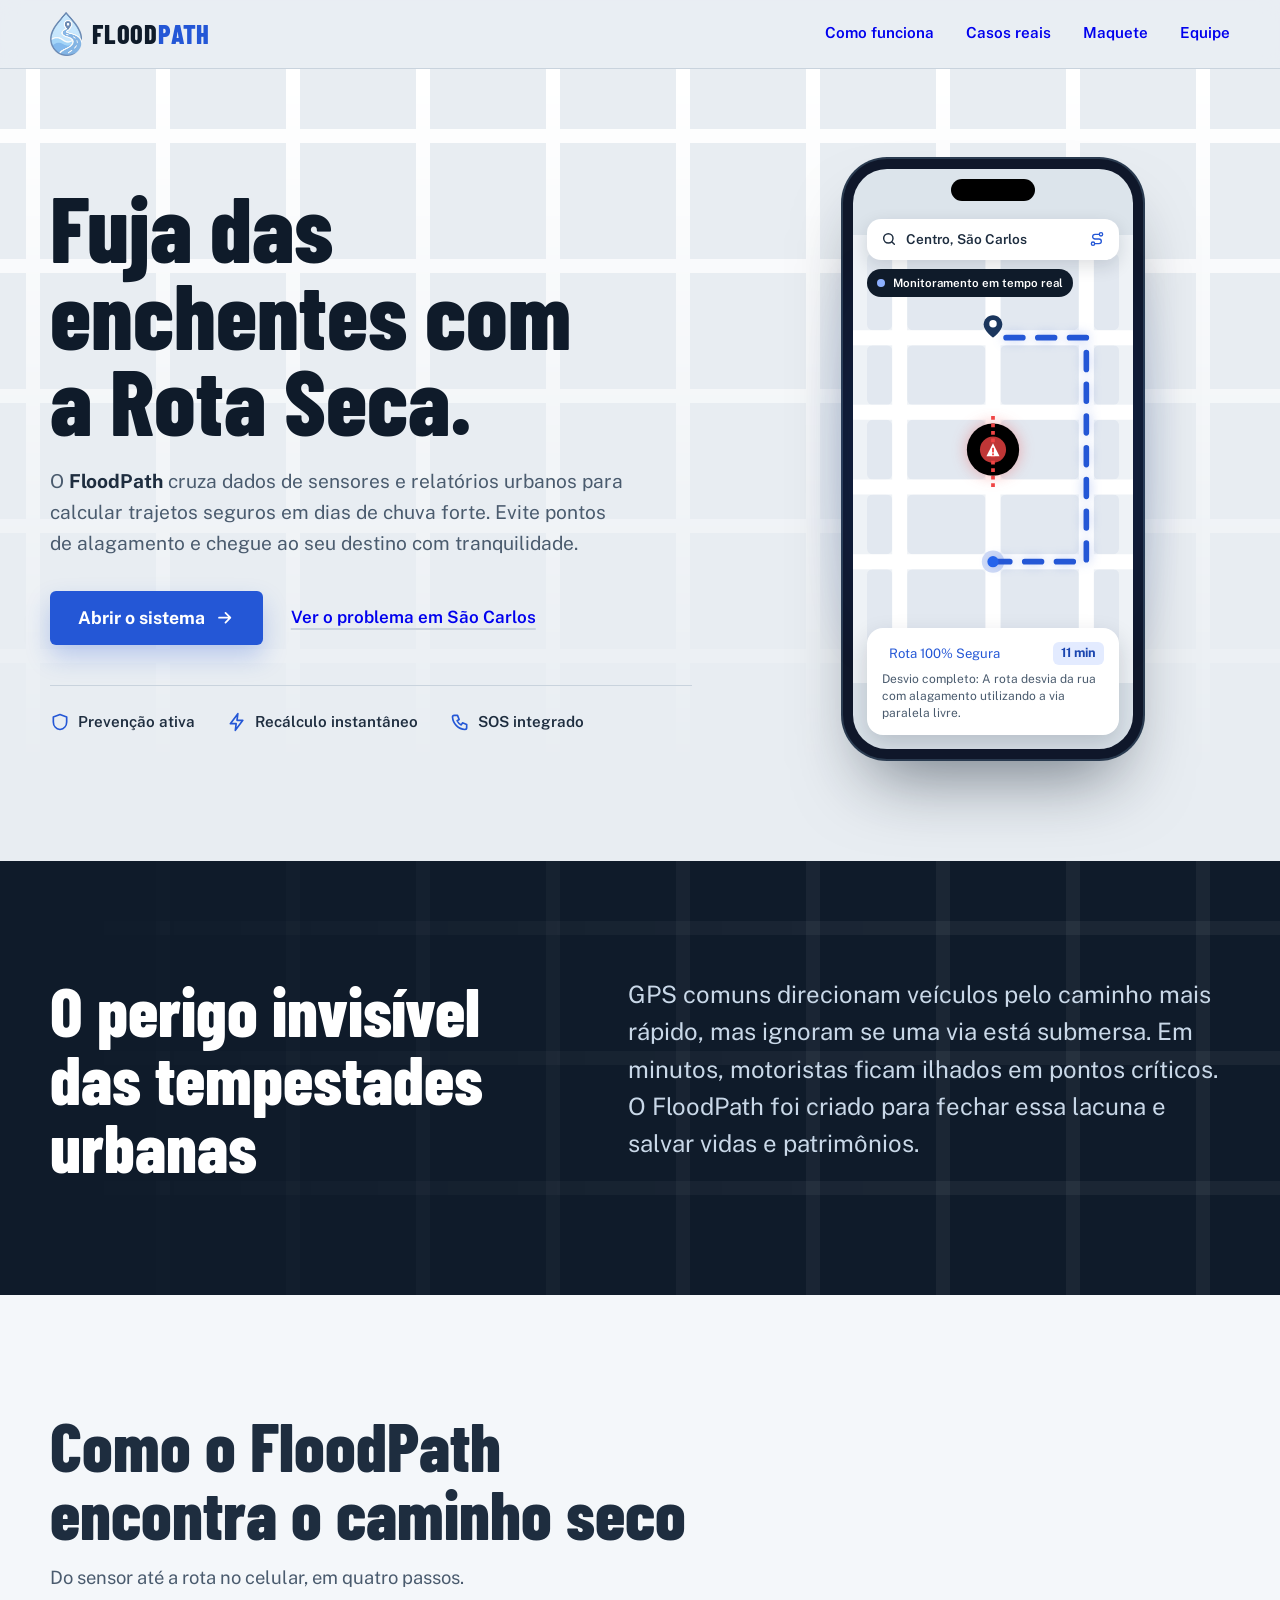
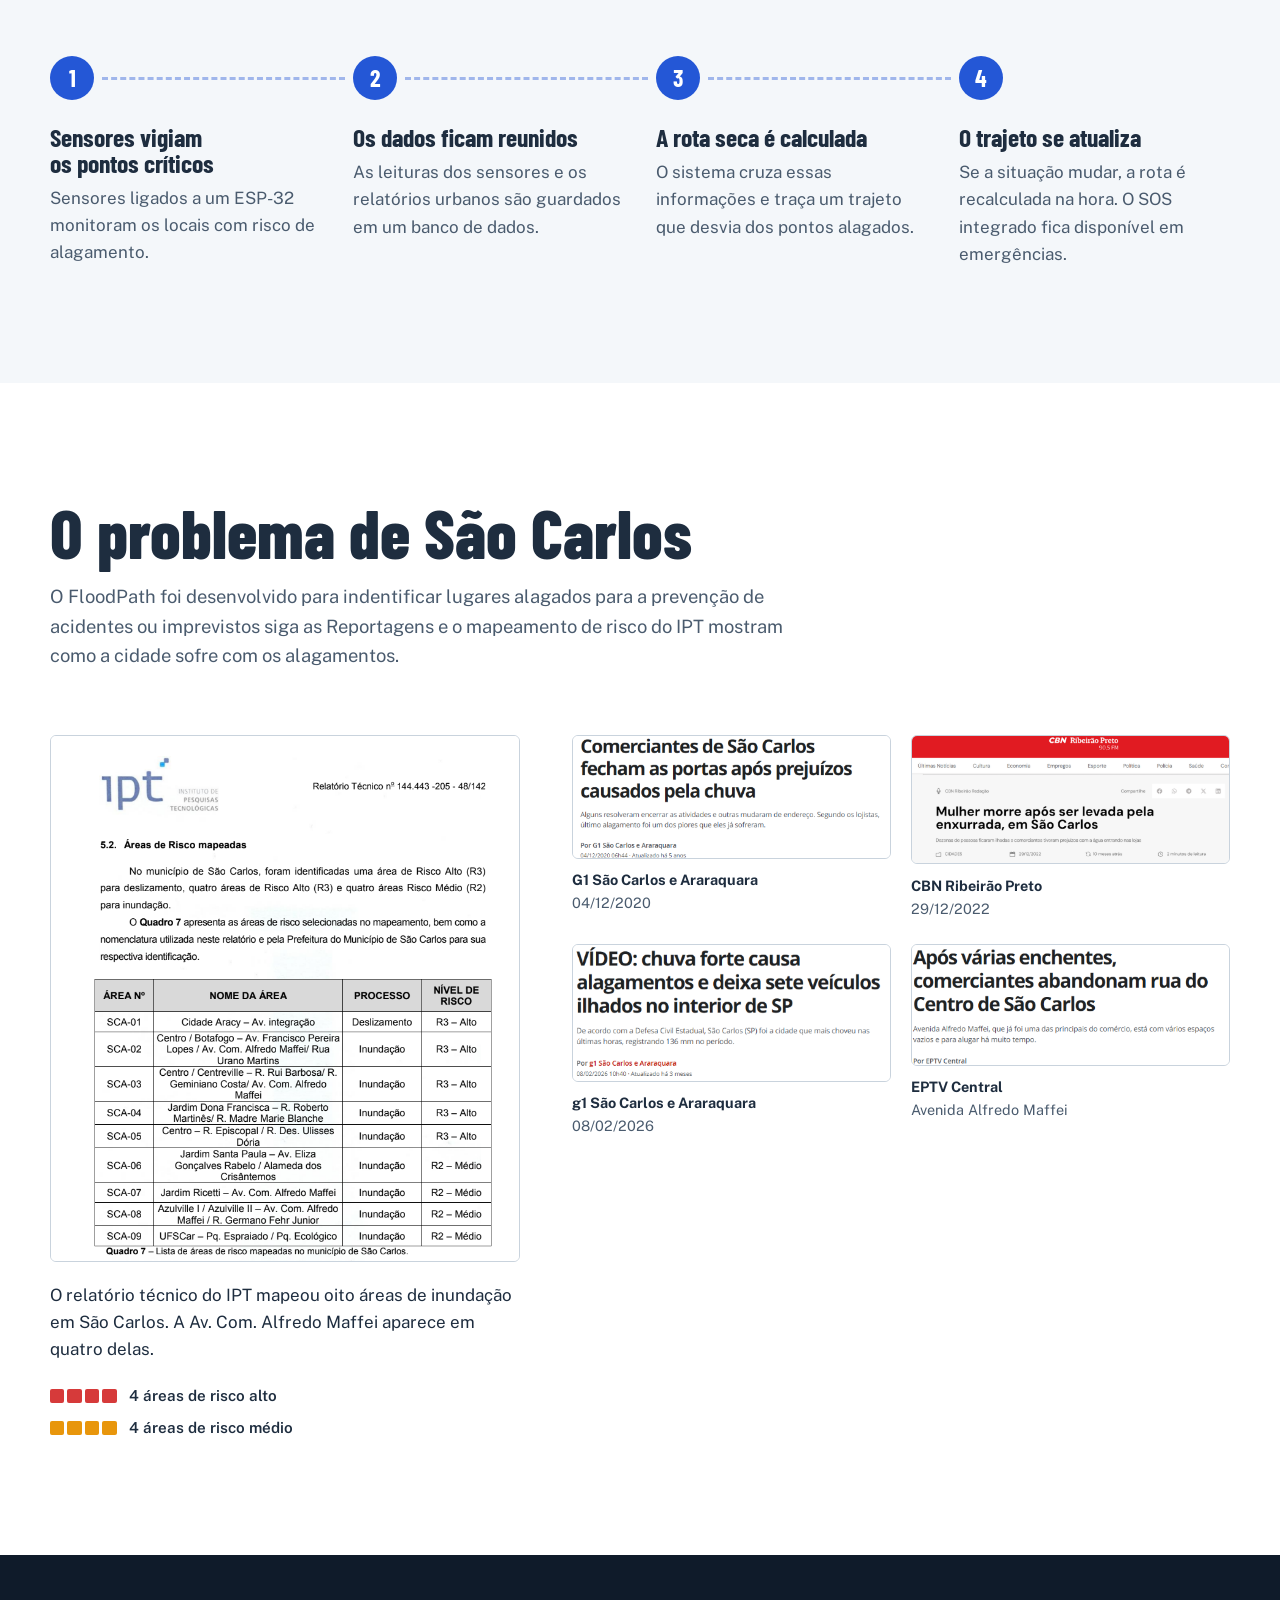
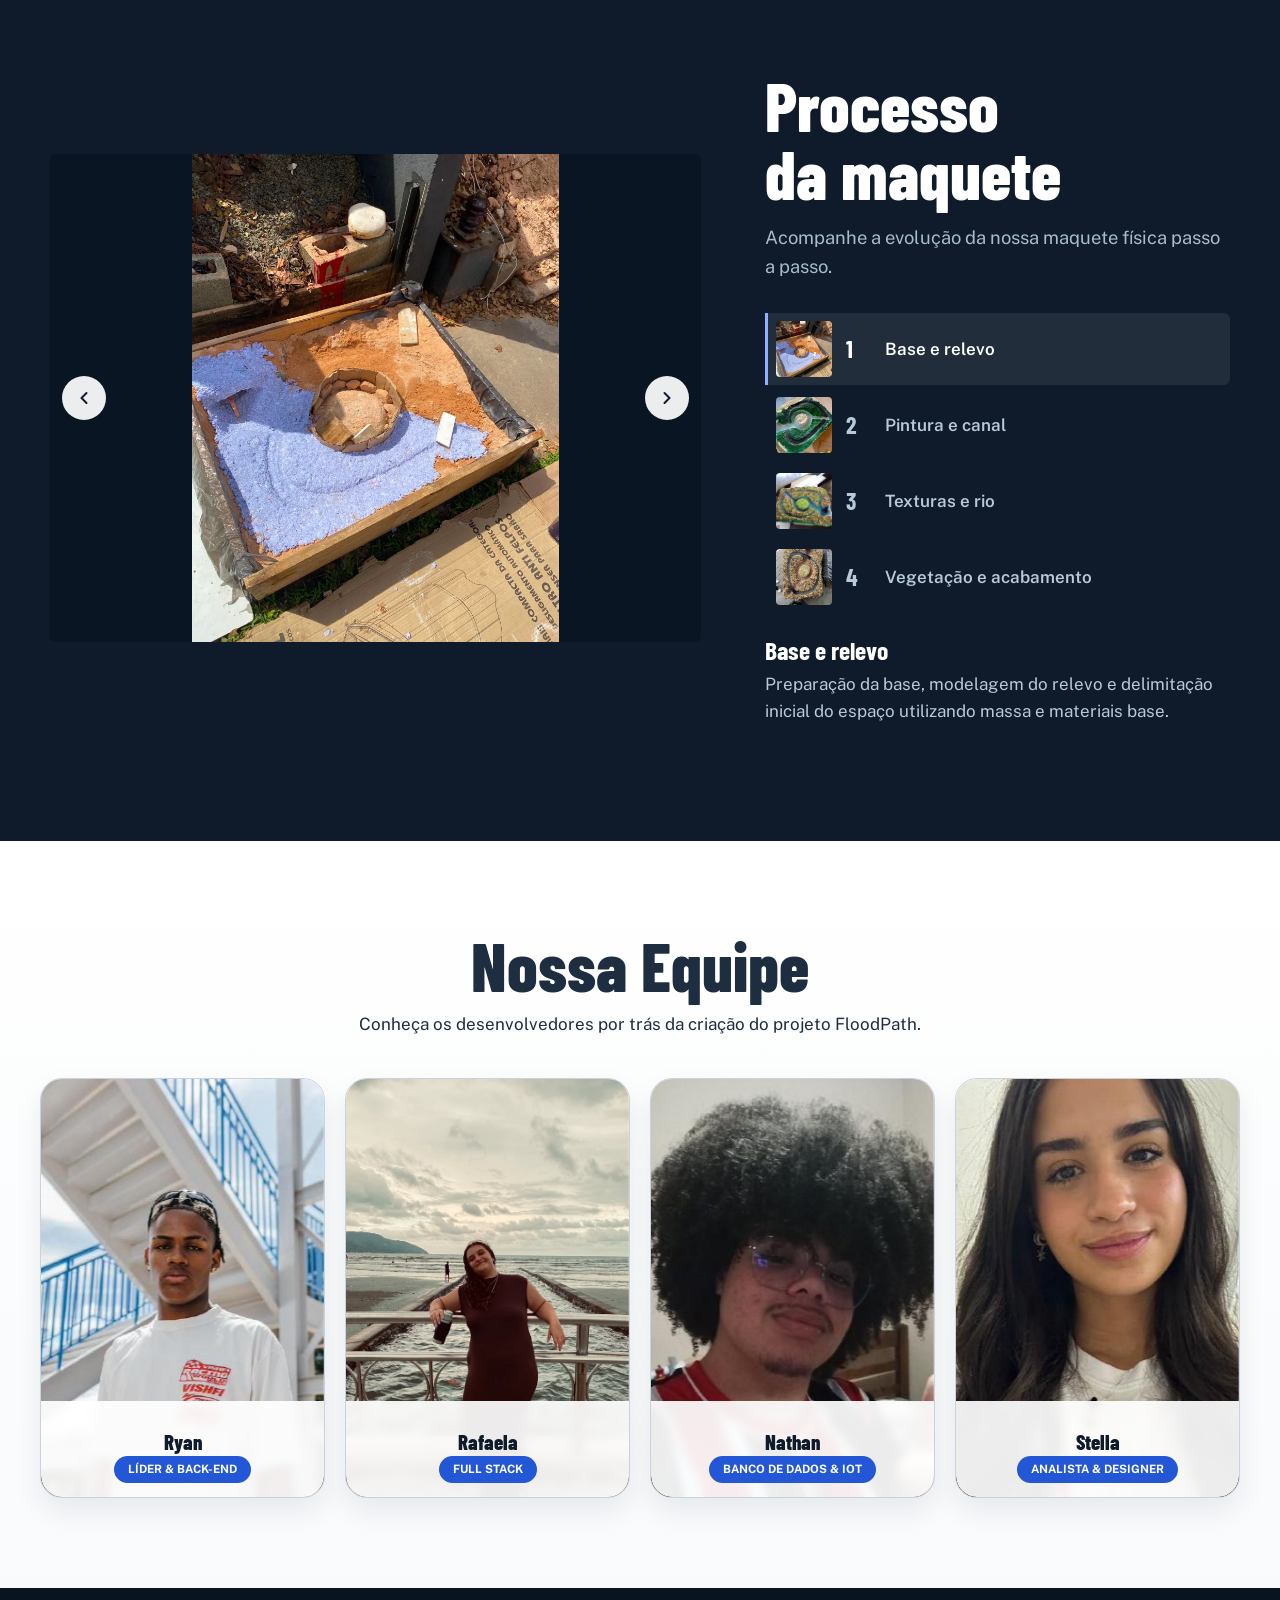
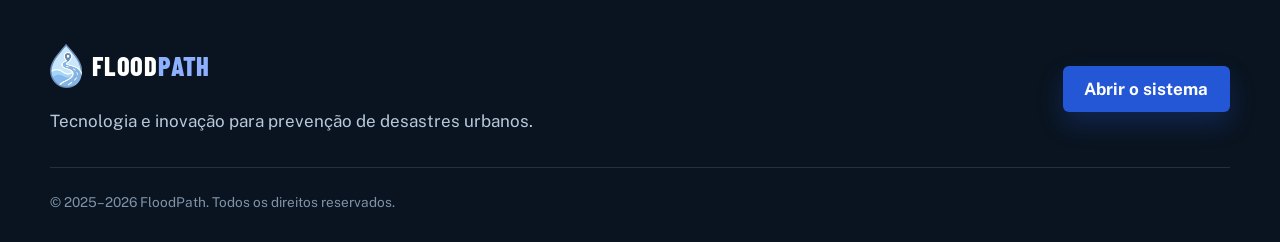
==== LandingPage/index.html @ a21a5fce "Add files via upload" ====
<!DOCTYPE html>
<html lang="pt-BR">

<head>
    <meta charset="UTF-8">
    <meta name="viewport" content="width=device-width, initial-scale=1.0">
    <title>FloodPath – Rota seca e segurança em tempo real</title>
    <meta name="description"
        content="O FloodPath cruza dados de sensores e relatórios urbanos para calcular trajetos seguros em dias de chuva forte.">
    <link rel="preconnect" href="https://fonts.googleapis.com">
    <link rel="preconnect" href="https://fonts.gstatic.com" crossorigin>
    <link
        href="https://fonts.googleapis.com/css2?family=Barlow+Condensed:wght@600;700;800&family=Public+Sans:wght@400;500;600;700&display=swap"
        rel="stylesheet">
    <link rel="icon" type="image/png" href="logo.png">
    <link rel="stylesheet" href="styleslanding.css">
</head>

<body>
    <a class="pular" href="#conteudo">Pular para o conteúdo</a>

    <header class="topo" id="topo">
        <div class="container topo-barra">
            <a class="marca" href="#topo" aria-label="FloodPath, início">
                <img class="marca-logo" src="logo.png" alt="" width="32" height="44">
                <span class="marca-nome">FLOOD<span>PATH</span></span>
            </a>
            <nav class="menu" aria-label="Principal">
                <a href="#como-funciona">Como funciona</a>
                <a href="#problema-sao-carlos">Casos reais</a>
                <a href="#processo-maquete">Maquete</a>
                <a href="#equipe">Equipe</a>
            </nav>
        </div>
    </header>

    <aside class="regua" aria-hidden="true">
        <div class="regua-trilho">
            <div class="regua-agua"></div>
        </div>
    </aside>

    <main id="conteudo">
        <section class="hero">
            <div class="container hero-grade">
                <div>
                    <h1>Fuja das enchentes com a Rota Seca.</h1>
                    <p class="hero-lead">O <strong>FloodPath</strong> cruza dados de sensores e relatórios urbanos para
                        calcular trajetos seguros em dias de chuva forte. Evite pontos de alagamento e chegue ao seu
                        destino com tranquilidade.</p>
                    <div class="hero-acoes">
                        <a class="btn btn-primario btn-grande link-sistema"
                            href="https://rafaela0011.github.io/FloodPathAtualizadoOutubro/">Abrir o sistema
                            <svg viewBox="0 0 24 24" fill="none" stroke="currentColor" stroke-width="2.2"
                                stroke-linecap="round" stroke-linejoin="round" aria-hidden="true">
                                <path d="M5 12h14M13 6l6 6-6 6" />
                            </svg></a>
                        <a class="link-texto" href="#problema-sao-carlos">Ver o problema em São Carlos</a>
                    </div>
                    <ul class="hero-fatos">
                        <li><svg viewBox="0 0 24 24" fill="none" stroke="currentColor" stroke-width="2"
                                stroke-linecap="round" stroke-linejoin="round" aria-hidden="true">
                                <path d="M12 3l8 3v6c0 4.5-3.2 8.3-8 9-4.8-.7-8-4.5-8-9V6l8-3z" />
                            </svg>Prevenção ativa</li>
                        <li><svg viewBox="0 0 24 24" fill="none" stroke="currentColor" stroke-width="2"
                                stroke-linecap="round" stroke-linejoin="round" aria-hidden="true">
                                <path d="M13 2L4 14h7l-1 8 9-12h-7l1-8z" />
                            </svg>Recálculo instantâneo</li>
                        <li><svg viewBox="0 0 24 24" fill="none" stroke="currentColor" stroke-width="2"
                                stroke-linecap="round" stroke-linejoin="round" aria-hidden="true">
                                <path
                                    d="M5 4h4l2 5-2.5 1.5a11 11 0 005 5L15 13l5 2v4a2 2 0 01-2 2A16 16 0 013 6a2 2 0 012-2z" />
                            </svg>SOS integrado</li>
                    </ul>
                </div>

                <div class="hero-visual">
                    <div class="phone-frame">
                        <div class="dynamic-island"></div>
                        <div class="phone-screen">
                            <div class="app-search-bar">
                                <svg viewBox="0 0 24 24" fill="none" stroke="currentColor" stroke-width="2.2"
                                    stroke-linecap="round" aria-hidden="true">
                                    <circle cx="11" cy="11" r="7" />
                                    <path d="M20 20l-3.5-3.5" />
                                </svg>
                                <span>Centro, São Carlos</span>
                                <svg viewBox="0 0 24 24" fill="none" stroke="currentColor" stroke-width="2"
                                    stroke-linecap="round" stroke-linejoin="round" aria-hidden="true">
                                    <circle cx="6" cy="19" r="2.5" />
                                    <circle cx="18" cy="5" r="2.5" />
                                    <path d="M8.5 19H15a3.5 3.5 0 000-7H9a3.5 3.5 0 010-7h6.5" />
                                </svg>
                            </div>

                            <svg class="map-svg" viewBox="0 0 300 480" xmlns="http://www.w3.org/2000/svg">
                                <rect width="300" height="480" fill="#eef2f6" />
                                <rect x="15" y="20" width="27" height="82" rx="6" fill="#e2e8f0" />
                                <rect x="58" y="20" width="84" height="82" rx="6" fill="#e2e8f0" />
                                <rect x="158" y="20" width="84" height="82" rx="6" fill="#e2e8f0" />
                                <rect x="258" y="20" width="27" height="82" rx="6" fill="#e2e8f0" />

                                <rect x="15" y="118" width="27" height="64" rx="6" fill="#e2e8f0" />
                                <rect x="58" y="118" width="84" height="64" rx="6" fill="#e2e8f0" />
                                <rect x="158" y="118" width="84" height="64" rx="6" fill="#e2e8f0" />
                                <rect x="258" y="118" width="27" height="64" rx="6" fill="#e2e8f0" />

                                <rect x="15" y="198" width="27" height="64" rx="6" fill="#e2e8f0" />
                                <rect x="58" y="198" width="84" height="64" rx="6" fill="#e2e8f0" />
                                <rect x="158" y="198" width="84" height="64" rx="6" fill="#e2e8f0" />
                                <rect x="258" y="198" width="27" height="64" rx="6" fill="#e2e8f0" />

                                <rect x="15" y="278" width="27" height="64" rx="6" fill="#e2e8f0" />
                                <rect x="58" y="278" width="84" height="64" rx="6" fill="#e2e8f0" />
                                <rect x="158" y="278" width="84" height="64" rx="6" fill="#e2e8f0" />
                                <rect x="258" y="278" width="27" height="64" rx="6" fill="#e2e8f0" />

                                <rect x="15" y="358" width="27" height="122" rx="6" fill="#e2e8f0" />
                                <rect x="58" y="358" width="84" height="122" rx="6" fill="#e2e8f0" />
                                <rect x="158" y="358" width="84" height="122" rx="6" fill="#e2e8f0" />
                                <rect x="258" y="358" width="27" height="122" rx="6" fill="#e2e8f0" />

                                <path d="M 0,110 L 300,110" stroke="#ffffff" stroke-width="16" />
                                <path d="M 0,190 L 300,190" stroke="#ffffff" stroke-width="16" />
                                <path d="M 0,270 L 300,270" stroke="#ffffff" stroke-width="16" />
                                <path d="M 0,350 L 300,350" stroke="#ffffff" stroke-width="16" />

                                <path d="M 50,0 L 50,480" stroke="#ffffff" stroke-width="16" />
                                <path d="M 150,0 L 150,480" stroke="#ffffff" stroke-width="16" />
                                <path d="M 250,0 L 250,480" stroke="#ffffff" stroke-width="16" />

                                <circle cx="150" cy="230" r="28" class="flood-hazard-zone" />
                                <circle cx="150" cy="230" r="14" fill="#ef4444" opacity="0.8" />
                                <path d="M 150,270 L 150,190" stroke="#ef4444" stroke-width="4" stroke-dasharray="4,4" fill="none" />

                                <g transform="translate(143, 223)">
                                    <path d="M 7,0 L 14,14 L 0,14 Z" fill="#ffffff" />
                                    <rect x="6" y="5" width="2" height="5" fill="#ef4444" />
                                    <rect x="6" y="11" width="2" height="2" fill="#ef4444" />
                                </g>

                                <path class="route-line" d="M 150,350 L 250,350 L 250,110 L 150,110" fill="none" />
                                <circle cx="150" cy="350" r="12" class="marker-user-pulse" />
                                <circle cx="150" cy="350" r="6" fill="#2563eb" />

                                <g transform="translate(140, 86)">
                                    <path d="M 10,0 C 4.5,0 0,4.5 0,10 C 0,17 10,24 10,24 C 10,24 20,17 20,10 C 20,4.5 15.5,0 10,0 Z" fill="#1b365d" />
                                    <circle cx="10" cy="9" r="4" fill="#ffffff" />
                                </g>
                            </svg>

                            <p class="celular-vivo"><span class="ponto-vivo"></span>Monitoramento em tempo real</p>

                            <div class="app-bottom-card">
                                <div class="card-status-header">
                                    <span class="tag-secunda"><i class="fa-solid fa-shield-check"></i> Rota 100% Segura</span>
                                    <span class="time-tag">11 min</span>
                                </div>
                                <p>Desvio completo: A rota desvia da rua com alagamento utilizando a via paralela livre.</p>
                            </div>
                        </div>
                    </div>
                </div>
            </div>
        </section>

        <section class="secao escuro problema" id="solucao">
            <div class="container problema-grade">
                <h2>O perigo invisível das tempestades urbanas</h2>
                <p class="problema-texto">GPS comuns direcionam veículos pelo caminho mais rápido, mas ignoram se uma
                    via está submersa. Em minutos, motoristas ficam ilhados em pontos críticos. O FloodPath foi criado
                    para fechar essa lacuna e salvar vidas e patrimônios.</p>
            </div>
        </section>

        <section class="secao" id="como-funciona">
            <div class="container">
                <header class="secao-cabeca">
                    <h2>Como o FloodPath encontra o caminho seco</h2>
                    <p>Do sensor até a rota no celular, em quatro passos.</p>
                </header>
                <ol class="passos">
                    <li class="passo"><span class="passo-num" aria-hidden="true">1</span>
                        <h3>Sensores vigiam os pontos críticos</h3>
                        <p>Sensores ligados a um ESP-32 monitoram os locais com risco de alagamento.</p>
                    </li>
                    <li class="passo"><span class="passo-num" aria-hidden="true">2</span>
                        <h3>Os dados ficam reunidos</h3>
                        <p>As leituras dos sensores e os relatórios urbanos são guardados em um banco de dados.</p>
                    </li>
                    <li class="passo"><span class="passo-num" aria-hidden="true">3</span>
                        <h3>A rota seca é calculada</h3>
                        <p>O sistema cruza essas informações e traça um trajeto que desvia dos pontos alagados.</p>
                    </li>
                    <li class="passo"><span class="passo-num" aria-hidden="true">4</span>
                        <h3>O trajeto se atualiza</h3>
                        <p>Se a situação mudar, a rota é recalculada na hora. O SOS integrado fica disponível em
                            emergências.</p>
                    </li>
                </ol>
            </div>
        </section>

        <section class="secao papel" id="problema-sao-carlos">
            <div class="container">
                <header class="secao-cabeca">
                    <h2>O problema de São Carlos</h2>
                    <p>O FloodPath foi desenvolvido para indentificar lugares alagados para a prevenção de acidentes ou imprevistos 
                        siga as Reportagens e o mapeamento de risco do IPT mostram como a cidade sofre com os alagamentos.</p>
                </header>
                <div class="casos-grade">
                    <figure class="relatorio">
                        <button class="ampliar" type="button" aria-label="Ampliar o relatório do IPT"><img
                                src="1ptareas.png"
                                alt="Quadro 7 do relatório técnico do IPT, com a lista de áreas de risco mapeadas em São Carlos"
                                loading="lazy"></button>
                        <figcaption>
                            <p>O relatório técnico do IPT mapeou oito áreas de inundação em São Carlos. A Av. Com.
                                Alfredo Maffei aparece em quatro delas.</p>
                            <ul class="legenda-risco">
                                <li><span class="pips" aria-hidden="true"><i></i><i></i><i></i><i></i></span>4 áreas de
                                    risco alto</li>
                                <li><span class="pips medio" aria-hidden="true"><i></i><i></i><i></i><i></i></span>4
                                    áreas de risco médio</li>
                            </ul>
                        </figcaption>
                    </figure>
                    <ul class="recortes">
                        <li>
                            <figure><button class="ampliar" type="button" aria-label="Ampliar a reportagem"><img
                                        src="casosreais2.png"
                                        alt="Manchete: Comerciantes de São Carlos fecham as portas após prejuízos causados pela chuva"
                                        loading="lazy"></button>
                                <figcaption><span class="fonte">G1 São Carlos e Araraquara</span>04/12/2020</figcaption>
                            </figure>
                        </li>
                        <li>
                            <figure><button class="ampliar" type="button" aria-label="Ampliar a reportagem"><img
                                        src="casosreais3.png"
                                        alt="Manchete: Mulher morre após ser levada pela enxurrada, em São Carlos"
                                        loading="lazy"></button>
                                <figcaption><span class="fonte">CBN Ribeirão Preto</span>29/12/2022</figcaption>
                            </figure>
                        </li>
                        <li>
                            <figure><button class="ampliar" type="button" aria-label="Ampliar a reportagem"><img
                                        src="casosreais4.png"
                                        alt="Manchete: chuva forte causa alagamentos e deixa sete veículos ilhados no interior de SP"
                                        loading="lazy"></button>
                                <figcaption><span class="fonte">g1 São Carlos e Araraquara</span>08/02/2026</figcaption>
                            </figure>
                        </li>
                        <li>
                            <figure><button class="ampliar" type="button" aria-label="Ampliar a reportagem"><img
                                        src="casosreais1.png"
                                        alt="Manchete: Após várias enchentes, comerciantes abandonam rua do Centro de São Carlos"
                                        loading="lazy"></button>
                                <figcaption><span class="fonte">EPTV Central</span>Avenida Alfredo Maffei</figcaption>
                            </figure>
                        </li>
                    </ul>
                </div>
            </div>
        </section>

        <section class="secao escuro" id="processo-maquete">
            <div class="container maquete-grade">
                <div class="maquete-palco">
                    <button class="ampliar" type="button" aria-label="Ampliar a imagem da etapa"><img id="maquete-img"
                            src="inicio.webp"
                            alt="Início da maquete: base de madeira com terra, massa azul modelando o relevo e uma ilha circular ao centro"></button>
                    <button class="seta seta-esq" type="button" aria-label="Etapa anterior"><svg viewBox="0 0 24 24"
                            width="20" height="20" fill="none" stroke="currentColor" stroke-width="2.4"
                            stroke-linecap="round" stroke-linejoin="round" aria-hidden="true">
                            <path d="M15 6l-6 6 6 6" />
                        </svg></button>
                    <button class="seta seta-dir" type="button" aria-label="Próxima etapa"><svg viewBox="0 0 24 24"
                            width="20" height="20" fill="none" stroke="currentColor" stroke-width="2.4"
                            stroke-linecap="round" stroke-linejoin="round" aria-hidden="true">
                            <path d="M9 6l6 6-6 6" />
                        </svg></button>
                </div>
                <div>
                    <h2>Processo da maquete</h2>
                    <p class="maquete-lead">Acompanhe a evolução da nossa maquete física passo a passo.</p>
                    <ol class="etapas">
                        <li><button class="etapa" type="button" aria-current="true"><img src="inicio.webp" alt=""
                                    width="56" height="56"><span class="etapa-num">1</span><span>Base e
                                    relevo</span></button></li>
                        <li><button class="etapa" type="button" aria-current="false"><img src="meio.webp" alt=""
                                    width="56" height="56"><span class="etapa-num">2</span><span>Pintura e
                                    canal</span></button></li>
                        <li><button class="etapa" type="button" aria-current="false"><img src="meio2.webp" alt=""
                                    width="56" height="56"><span class="etapa-num">3</span><span>Texturas e
                                    rio</span></button></li>
                        <li><button class="etapa" type="button" aria-current="false"><img src="fim.webp" alt=""
                                    width="56" height="56"><span class="etapa-num">4</span><span>Vegetação e
                                    acabamento</span></button></li>
                    </ol>
                    <div class="etapa-detalhe" aria-live="polite">
                        <h3 id="maquete-title">Base e relevo</h3>
                        <p id="maquete-description">Preparação da base, modelagem do relevo e delimitação inicial do
                            espaço utilizando massa e materiais base.</p>
                    </div>
                </div>
            </div>
        </section>

        <section class="team-section" id="equipe">
            <div class="section-container">
                <div class="section-title">
                    <h2>Nossa Equipe</h2>
                    <p>Conheça os desenvolvedores por trás da criação do projeto FloodPath.</p>
                </div>

                <div class="team-row">
                    <div class="team-card">
                        <div class="team-photo">
                            <img src="ryan.jpg" alt="Foto do Ryan" loading="lazy">
                        </div>
                        <div class="team-info">
                            <h3>Ryan</h3>
                            <span class="team-role">Líder &amp; Back-end</span>
                            <p>Responsável pelo desenvolvimento back-end, programação dos sensores e montagem do hardware
                                integrado ao ESP-32.</p>
                            <div class="team-links">
                                <a href="https://github.com/ryanhsilva10-star" target="_blank" rel="noopener noreferrer" aria-label="GitHub do Ryan">GitHub</a>
                                <a href="https://www.linkedin.com/" target="_blank" rel="noopener noreferrer" aria-label="LinkedIn do Ryan">LinkedIn</a>
                            </div>
                        </div>
                    </div>

                    <div class="team-card">
                        <div class="team-photo">
                            <img src="rafa.webp" alt="Foto da Rafaela" loading="lazy">
                        </div>
                        <div class="team-info">
                            <h3>Rafaela</h3>
                            <span class="team-role">Full Stack</span>
                            <p>Desenvolveu o front-end da aplicação e prestou suporte técnico geral e auxílio integrado a
                                todas as frentes do projeto.</p>
                            <div class="team-links">
                                <a href="https://github.com/Rafaela0011" target="_blank" rel="noopener noreferrer" aria-label="GitHub da Rafaela">GitHub</a>
                                <a href="https://www.linkedin.com/" target="_blank" rel="noopener noreferrer" aria-label="LinkedIn da Rafaela">LinkedIn</a>
                            </div>
                        </div>
                    </div>

                    <div class="team-card">
                        <div class="team-photo">
                            <img src="nathan.jpg" alt="Foto do Nathan" loading="lazy">
                        </div>
                        <div class="team-info">
                            <h3>Nathan</h3>
                            <span class="team-role">Banco de Dados &amp; IoT</span>
                            <p>Estruturou a arquitetura do banco de dados e colaborou diretamente na programação IoT e
                                integração dos sensores com o ESP-32.</p>
                            <div class="team-links">
                                <a href="https://github.com/Kapooll" target="_blank" rel="noopener noreferrer" aria-label="GitHub do Nathan">GitHub</a>
                                <a href="https://www.linkedin.com/" target="_blank" rel="noopener noreferrer" aria-label="LinkedIn do Nathan">LinkedIn</a>
                            </div>
                        </div>
                    </div>

                    <div class="team-card">
                        <div class="team-photo">
                            <img src="stella.jpg" alt="Foto da Stella" loading="lazy">
                        </div>
                        <div class="team-info">
                            <h3>Stella</h3>
                            <span class="team-role">Analista &amp; Designer</span>
                            <p>Conduziu a análise de requisitos, elaborou a identidade visual (UX/UI) do sistema e auxiliou
                                na construção da maquete física.</p>
                            <div class="team-links">
                                <a href="https://github.com/stellaribeiro" target="_blank" rel="noopener noreferrer" aria-label="GitHub da Stella">GitHub</a>
                                <a href="https://www.linkedin.com/" target="_blank" rel="noopener noreferrer" aria-label="LinkedIn da Stella">LinkedIn</a>
                            </div>
                        </div>
                    </div>
                </div>
            </div>
        </section>
    </main>

    <footer class="rodape escuro">
        <div class="container">
            <div class="rodape-topo">
                <div>
                    <span class="marca"><img class="marca-logo" src="logo.png" alt="" width="32" height="44"><span
                            class="marca-nome">FLOOD<span>PATH</span></span></span>
                    <p>Tecnologia e inovação para prevenção de desastres urbanos.</p>
                </div>
                <a class="btn btn-primario link-sistema"
                    href="https://rafaela0011.github.io/FloodPathAtualizadoOutubro/">Abrir o sistema</a>
            </div>
            <small>© 2025–2026 FloodPath. Todos os direitos reservados.</small>
        </div>
    </footer>

    <dialog class="modal" id="modal-imagem">
        <button class="modal-fechar" type="button" aria-label="Fechar imagem">×</button>
        <img id="modal-img" alt="">
    </dialog>

    <script src="scriptlanding.js"></script>
</body>

</html>
---- LandingPage/styleslanding.css ----
:root {
    --asfalto: #0F1B2A;
    --mapa: #E8EDF2;
    --claro: #F4F7FA;
    --rota: #2457D6;
    --rota-esc: #1B46B0;
    --rota-clara: #8DB0FF;
    --agua: #A9D2F5;
    --risco-alto: #D63A3A;
    --risco-medio: #E8960C;
    --texto: #1E2D3F;
    --suave: #4A5B6E;
    --linha: #C9D3DD;
    --nivel: 0;
    --titulo: 'Barlow Condensed', 'Arial Narrow', sans-serif;
    --corpo: 'Public Sans', system-ui, -apple-system, 'Segoe UI', sans-serif;
    --raio: 6px
}

*,
*::before,
*::after {
    box-sizing: border-box
}

html {
    scroll-behavior: smooth;
    scroll-padding-top: 5.5rem;
    scrollbar-width: none;
    -ms-overflow-style: none;
}

html::-webkit-scrollbar {
    width: 0;
    height: 0;
    display: none;
}

body {
    margin: 0;
    font: 400 1.0625rem/1.6 var(--corpo);
    color: var(--texto);
    background: var(--claro)
}

img,
svg {
    display: block;
    max-width: 100%
}

h1,
h2,
h3,
p,
ul,
ol,
figure {
    margin: 0
}

ul,
ol {
    padding: 0;
    list-style: none
}

h1,
h2,
h3 {
    font-family: var(--titulo);
    font-weight: 800;
    line-height: 1;
    text-wrap: balance
}

h2 {
    font-size: clamp(2.5rem, 5.4vw, 4.25rem)
}

h3 {
    font-size: 1.6rem;
    font-weight: 700
}

button {
    font: inherit;
    color: inherit
}

:focus-visible {
    outline: 3px solid var(--rota);
    outline-offset: 3px
}

.escuro :focus-visible {
    outline-color: var(--rota-clara)
}

.pular {
    position: absolute;
    left: 1rem;
    top: -4rem;
    z-index: 99;
    padding: .6rem 1rem;
    background: #fff;
    border-radius: var(--raio)
}

.pular:focus {
    top: 1rem
}

.container {
    width: min(1180px, 100% - 2.5rem);
    margin-inline: auto
}

/* Topo */
.topo {
    position: sticky;
    top: 0;
    z-index: 50;
    background: rgba(232, 237, 242, .9);
    backdrop-filter: blur(10px);
    border-bottom: 1px solid var(--linha)
}

.topo-barra {
    display: flex;
    align-items: center;
    justify-content: space-between;
    gap: 1.5rem;
    min-height: 4.25rem
}

.marca {
    display: inline-flex;
    align-items: center;
    gap: .6rem;
    text-decoration: none
}

.marca-logo {
    height: 2.75rem;
    width: auto
}

.marca-nome {
    font-family: var(--titulo);
    font-weight: 800;
    font-size: 1.65rem;
    letter-spacing: .03em;
    line-height: 1;
    color: var(--asfalto)
}

.marca-nome span {
    color: var(--rota)
}

.menu {
    display: flex;
    align-items: center;
    gap: 2rem
}

.menu a:not(.btn) {
    text-decoration: none;
    font-weight: 600;
    font-size: .95rem;
    padding-block: .35rem;
    border-bottom: 2px solid transparent
}

.menu a:not(.btn):hover {
    border-bottom-color: var(--rota)
}

/* Botões */
.btn {
    display: inline-flex;
    align-items: center;
    justify-content: center;
    gap: .65rem;
    padding: .8rem 1.35rem;
    border-radius: var(--raio);
    font-weight: 700;
    line-height: 1.2;
    text-decoration: none;
    transition: background-color .22s, transform .22s, box-shadow .22s, filter .22s;
    position: relative;
    overflow: hidden;
}

.btn svg {
    width: 1.1em;
    height: 1.1em
}

.btn-primario {
    background: var(--rota);
    color: #fff;
    box-shadow: 0 12px 24px rgba(36, 87, 214, .25);
    animation: ctaPulse 3.2s ease-in-out infinite;
}

.btn-primario:hover {
    background: var(--rota-esc);
    box-shadow: 0 17px 30px rgba(36, 87, 214, .35);
    filter: brightness(1.05);
    transform: translateY(-2px);
}

.btn-primario:active {
    transform: translateY(1px)
}

.btn-compacto {
    padding: .6rem 1rem;
    font-size: .95rem
}

.btn-grande {
    padding: 1.05rem 1.75rem;
    font-size: 1.1rem
}

.link-texto {
    font-weight: 600;
    text-decoration: underline;
    text-decoration-thickness: 2px;
    text-underline-offset: .3em;
    text-decoration-color: var(--linha)
}

.link-texto:hover {
    text-decoration-color: var(--rota)
}

/* Régua de nível: a página "enche" conforme a leitura */
.regua {
    display: none;
    position: fixed;
    right: 14px;
    top: 50%;
    transform: translateY(-50%);
    z-index: 40;
    width: 26px;
    height: min(52vh, 420px);
    padding: 10px 8px;
    border-radius: 999px;
    background: rgba(255, 255, 255, .93);
    border: 1px solid var(--linha);
    pointer-events: none
}

.regua-trilho {
    position: relative;
    height: 100%;
    overflow: hidden;
    border-radius: 999px;
    background: var(--mapa)
}

.regua-trilho::after {
    content: "";
    position: absolute;
    inset: 0;
    background: linear-gradient(0deg, rgba(15, 27, 42, .4) 1px, transparent 1px) 0 0/100% 10%
}

.regua-agua {
    position: absolute;
    inset: auto 0 0;
    height: calc(var(--nivel) * 100%);
    background: var(--agua);
    border-top: 2px solid var(--rota)
}

@media (min-width:1360px) {
    .regua {
        display: block
    }
}

/* Hero */
.hero {
    position: relative;
    isolation: isolate;
    overflow: hidden;
    background: var(--mapa);
    padding-block: clamp(3rem, 7vw, 6rem) clamp(4rem, 8vw, 7rem)
}

.hero::before {
    content: "";
    position: absolute;
    inset: 0;
    z-index: -1;
    background: linear-gradient(90deg, transparent calc(100% - 14px), #fff 0) 40px 0/130px 130px, linear-gradient(0deg, transparent calc(100% - 14px), #fff 0) 0 60px/130px 130px;
    -webkit-mask-image: linear-gradient(180deg, #000, transparent 90%);
    mask-image: linear-gradient(180deg, #000, transparent 90%)
}

.hero-grade {
    display: grid;
    grid-template-columns: minmax(0, 1.15fr) minmax(0, .85fr);
    gap: clamp(2rem, 5vw, 5rem);
    align-items: center
}

.hero h1 {
    font-size: clamp(3rem, 7.2vw, 6rem);
    line-height: .94;
    color: var(--asfalto);
    animation: headlineReveal 0.9s cubic-bezier(.22,1,.36,1) both;
}

.hero-lead {
    max-width: 48ch;
    margin: 1.5rem 0 2rem;
    font-size: 1.2rem;
    color: var(--suave);
    animation: fadeUp 1s ease-out 0.15s both;
}

.hero-lead strong {
    color: var(--texto)
}

.hero-acoes {
    display: flex;
    flex-wrap: wrap;
    align-items: center;
    gap: 1rem 1.75rem;
    animation: fadeUp 1s ease-out 0.25s both;
}

.hero-fatos {
    display: flex;
    flex-wrap: wrap;
    gap: .75rem 2rem;
    margin-top: 2.5rem;
    padding-top: 1.5rem;
    border-top: 1px solid var(--linha)
}

.hero-fatos li {
    animation: fadeUp 0.8s ease-out both;
}

.hero-fatos li:nth-child(2) {
    animation-delay: 0.1s;
}

.hero-fatos li:nth-child(3) {
    animation-delay: 0.2s;
}

.hero-fatos li {
    display: flex;
    align-items: center;
    gap: .5rem;
    font-weight: 600;
    font-size: .95rem
}

.hero-fatos svg {
    width: 1.25rem;
    height: 1.25rem;
    color: var(--rota)
}

/* Celular com a demonstração da rota */
.hero-visual {
    display: flex;
    justify-content: center;
    perspective: 1200px;
    animation: heroFloat 7s ease-in-out infinite alternate;
}

.phone-frame,
.celular {
    position: relative;
    width: min(300px, 78vw);
    aspect-ratio: 1/2;
    padding: 10px;
    border-radius: 44px;
    background: #0f172a;
    box-shadow: 0 0 0 2px #2A3B50, 0 40px 70px -25px rgba(15, 27, 42, .55);
    transform-style: preserve-3d;
    transition: transform 0.55s cubic-bezier(0.22, 1, 0.36, 1), box-shadow 0.45s ease;
    will-change: transform
}

.phone-frame::after,
.celular::after {
    content: "";
    position: absolute;
    inset: -10px;
    border-radius: 50px;
    background: radial-gradient(circle, rgba(36, 87, 214, 0.28), transparent 72%);
    filter: blur(18px);
    z-index: -1;
    opacity: .9;
    animation: haloPulse 5s ease-in-out infinite alternate;
}

.dynamic-island,
.celular-ilha {
    position: absolute;
    top: 20px;
    left: 50%;
    transform: translateX(-50%);
    z-index: 5;
    width: 84px;
    height: 22px;
    border-radius: 12px;
    background: #000
}

.phone-screen,
.celular-tela {
    position: relative;
    width: 100%;
    height: 100%;
    overflow: hidden;
    border-radius: 34px;
    background: #DCE4EB;
    animation: screenFloat 6s ease-in-out infinite alternate;
}

.mapa-svg,
.map-svg {
    width: 100%;
    height: 100%
}

.app-search-bar,
.celular-busca {
    position: absolute;
    top: 50px;
    left: 14px;
    right: 14px;
    z-index: 3;
    display: flex;
    align-items: center;
    gap: .6rem;
    padding: .6rem .85rem;
    border-radius: 14px;
    background: #fff;
    box-shadow: 0 6px 18px rgba(15, 27, 42, .14);
    font-size: .85rem;
    font-weight: 600
}

.app-search-bar svg,
.celular-busca svg {
    flex: none;
    width: 1rem;
    height: 1rem
}

.app-search-bar svg:last-child,
.celular-busca svg:last-child {
    margin-left: auto;
    color: var(--rota)
}

.celular-vivo {
    position: absolute;
    top: 100px;
    left: 14px;
    z-index: 3;
    display: inline-flex;
    align-items: center;
    gap: .45rem;
    padding: .3rem .65rem;
    border-radius: 999px;
    background: var(--asfalto);
    color: #fff;
    font-size: .72rem;
    font-weight: 600
}

.ponto-vivo {
    width: .5rem;
    height: .5rem;
    border-radius: 50%;
    background: var(--rota-clara);
    animation: vivo 1.8s ease-out infinite
}

.app-bottom-card,
.celular-cartao {
    position: absolute;
    left: 14px;
    right: 14px;
    bottom: 14px;
    z-index: 3;
    padding: .85rem .95rem;
    border-radius: 16px;
    background: #fff;
    box-shadow: 0 10px 24px rgba(15, 27, 42, .18)
}

.card-status-header,
.celular-cartao-topo {
    display: flex;
    justify-content: space-between;
    align-items: center;
    margin-bottom: .35rem
}

.tag-secunda,
.selo-seguro {
    display: inline-flex;
    align-items: center;
    gap: .4rem;
    color: var(--rota);
    font-size: .82rem
}

.tag-secunda svg,
.selo-seguro svg {
    width: 1rem;
    height: 1rem
}

.time-tag,
.tempo {
    padding: .1rem .5rem;
    border-radius: 6px;
    background: #E3EBFF;
    color: var(--rota-esc);
    font-size: .8rem;
    font-weight: 700
}

.app-bottom-card p,
.celular-cartao p {
    font-size: .75rem;
    line-height: 1.4;
    color: var(--suave)
}

.alagamento-pulso,
.usuario-pulso {
    transform-box: fill-box;
    transform-origin: center
}

.alagamento-pulso {
    animation: alagar 2.4s ease-in-out infinite
}

.usuario-pulso {
    animation: usuario 1.8s ease-out infinite
}

.flood-hazard-zone {
    animation: hazardPulse 2.8s ease-in-out infinite;
    transform-origin: center;
    filter: drop-shadow(0 0 8px rgba(239, 68, 68, 0.4));
}

.marker-user-pulse {
    animation: markerPulse 1.8s ease-out infinite;
    transform-origin: center;
    fill: rgba(36, 87, 214, 0.22);
}

.route-line {
    fill: none;
    stroke: var(--rota);
    stroke-width: 6;
    stroke-linecap: round;
    stroke-linejoin: round;
    stroke-dasharray: 18 16;
    stroke-dashoffset: 0;
    opacity: 1;
    filter: drop-shadow(0 0 6px rgba(36, 87, 214, 0.35));
    animation: drawRoute 2.8s linear infinite, routeGlow 2.8s ease-in-out infinite;
}

@keyframes alagar {

    0%,
    100% {
        transform: scale(.8);
        opacity: .35
    }

    50% {
        transform: scale(1.1);
        opacity: .12
    }
}

@keyframes usuario {
    0% {
        transform: scale(.8);
        opacity: .5
    }

    100% {
        transform: scale(2.4);
        opacity: 0
    }
}

@keyframes heroFloat {
    0% {
        transform: translateY(-8px);
    }

    100% {
        transform: translateY(10px);
    }
}

@keyframes screenFloat {
    0% {
        transform: translateY(0px);
    }

    100% {
        transform: translateY(-6px);
    }
}

@keyframes haloPulse {
    0% {
        opacity: 0.45;
        transform: scale(0.98);
    }

    100% {
        opacity: 0.9;
        transform: scale(1.04);
    }
}

@keyframes hazardPulse {
    0%,
    100% {
        transform: scale(0.98);
        opacity: .75;
    }

    50% {
        transform: scale(1.08);
        opacity: 1;
    }
}

@keyframes markerPulse {
    0% {
        transform: scale(0.9);
        opacity: 0.6;
    }

    100% {
        transform: scale(1.7);
        opacity: 0;
    }
}

@keyframes routeGlow {
    0%,
    100% {
        opacity: .8;
    }

    50% {
        opacity: 1;
    }
}

@keyframes fadeUp {
    0% {
        opacity: 0;
        transform: translateY(16px);
    }

    100% {
        opacity: 1;
        transform: translateY(0);
    }
}

@keyframes headlineReveal {
    0% {
        opacity: 0;
        transform: translateY(20px) scale(0.98);
    }

    100% {
        opacity: 1;
        transform: translateY(0) scale(1);
    }
}

@keyframes cardReveal {
    0% {
        opacity: 0;
        transform: translateY(24px);
    }

    100% {
        opacity: 1;
        transform: translateY(0);
    }
}

@keyframes ctaPulse {
    0%,
    100% {
        box-shadow: 0 12px 24px rgba(36, 87, 214, .25);
    }

    50% {
        box-shadow: 0 14px 28px rgba(36, 87, 214, .38);
    }
}

@keyframes overlayRise {
    0% {
        clip-path: inset(100% 0 0 0 round 22px);
        opacity: 0.2;
    }

    100% {
        clip-path: inset(0 0 0 0 round 22px);
        opacity: 1;
    }
}

@keyframes infoContentRise {
    0% {
        opacity: 0;
        transform: translateY(34px) scale(0.98);
    }

    55% {
        opacity: 1;
    }

    100% {
        opacity: 1;
        transform: translateY(0) scale(1);
    }
}

@keyframes drawRoute {
    0% {
        stroke-dashoffset: 0;
        opacity: 1;
    }

    50% {
        stroke-dashoffset: -120;
        opacity: 1;
    }

    100% {
        stroke-dashoffset: -240;
        opacity: 1;
    }
}

@keyframes vivo {
    0% {
        box-shadow: 0 0 0 0 rgba(141, 176, 255, .7)
    }

    100% {
        box-shadow: 0 0 0 8px rgba(141, 176, 255, 0)
    }
}

/* Seções */
.secao {
    padding-block: clamp(4rem, 9vw, 7.5rem)
}

.papel {
    background: #fff
}

.mapa {
    background: var(--mapa)
}

.escuro {
    background: var(--asfalto);
    color: #DCE6F0
}

.escuro h2,
.escuro h3 {
    color: #fff
}

.secao-cabeca {
    max-width: 46rem;
    margin-bottom: clamp(2.5rem, 5vw, 4rem)
}

.secao-cabeca p {
    margin-top: 1rem;
    font-size: 1.15rem;
    color: var(--suave)
}

.problema {
    position: relative;
    isolation: isolate;
    overflow: hidden
}

.problema::before {
    content: "";
    position: absolute;
    inset: 0;
    z-index: -1;
    background: linear-gradient(90deg, transparent calc(100% - 14px), rgba(255, 255, 255, .05) 0) 40px 0/130px 130px, linear-gradient(0deg, transparent calc(100% - 14px), rgba(255, 255, 255, .05) 0) 0 60px/130px 130px;
    -webkit-mask-image: linear-gradient(90deg, transparent, #000 70%);
    mask-image: linear-gradient(90deg, transparent, #000 70%)
}

.problema-grade {
    display: grid;
    grid-template-columns: minmax(0, 5fr) minmax(0, 6fr);
    gap: clamp(2rem, 6vw, 6rem);
    align-items: start
}

.problema-texto {
    max-width: 34em;
    font-size: clamp(1.2rem, 2vw, 1.5rem);
    line-height: 1.55;
    color: #C9D8E8
}

/* Como funciona: o trajeto tracejado liga os passos */
.passos {
    display: grid;
    grid-template-columns: repeat(4, minmax(0, 1fr));
    gap: 2rem
}

.passo {
    position: relative;
    padding-top: 4.25rem
}

.passo-num {
    position: absolute;
    top: 0;
    left: 0;
    z-index: 1;
    display: grid;
    place-items: center;
    width: 2.75rem;
    height: 2.75rem;
    border-radius: 50%;
    background: var(--rota);
    color: #fff;
    font: 700 1.5rem var(--titulo)
}

.passo::before {
    content: "";
    position: absolute;
    top: 1.3rem;
    left: 3.25rem;
    right: -1.5rem;
    border-top: 3px dashed var(--rota);
    opacity: .4
}

.passo:last-child::before {
    display: none
}

.passo h3 {
    margin-bottom: .6rem
}

.passo p {
    color: var(--suave)
}

/* Casos reais */
.casos-grade {
    display: grid;
    grid-template-columns: minmax(0, 5fr) minmax(0, 7fr);
    gap: clamp(2rem, 4vw, 3.5rem);
    align-items: start
}

.ampliar {
    display: block;
    width: 100%;
    padding: 0;
    overflow: hidden;
    border: 1px solid var(--linha);
    border-radius: var(--raio);
    background: #fff;
    cursor: zoom-in
}

.ampliar:hover {
    border-color: var(--rota)
}

.ampliar img {
    width: 100%;
    height: auto
}

.relatorio figcaption {
    margin-top: 1.25rem
}

.legenda-risco {
    display: grid;
    gap: .5rem;
    margin-top: 1.25rem;
    font-size: .95rem;
    font-weight: 600
}

.legenda-risco li {
    display: flex;
    align-items: center;
    gap: .75rem
}

.pips {
    display: inline-flex;
    gap: 3px
}

.pips i {
    width: .9rem;
    height: .9rem;
    border-radius: 2px;
    background: var(--risco-alto)
}

.pips.medio i {
    background: var(--risco-medio)
}

.recortes {
    display: grid;
    grid-template-columns: repeat(2, minmax(0, 1fr));
    gap: 1.5rem 1.25rem
}

.recortes figcaption {
    margin-top: .6rem;
    font-size: .9rem;
    color: var(--suave)
}

.fonte {
    display: block;
    font-weight: 700;
    color: var(--texto)
}

/* Maquete */
.maquete-grade {
    display: grid;
    grid-template-columns: minmax(0, 7fr) minmax(0, 5fr);
    gap: clamp(2rem, 5vw, 4.5rem);
    align-items: center
}

.maquete-palco {
    position: relative;
    aspect-ratio: 4/3;
    overflow: hidden;
    border-radius: var(--raio);
    background: #091522
}

.maquete-palco .ampliar {
    height: 100%;
    border: 0;
    border-radius: 0;
    background: transparent
}

.maquete-palco .ampliar img {
    width: 100%;
    height: 100%;
    object-fit: contain;
    transition: opacity .25s
}

.seta {
    position: absolute;
    top: 50%;
    transform: translateY(-50%);
    display: grid;
    place-items: center;
    width: 2.75rem;
    height: 2.75rem;
    border: 0;
    border-radius: 50%;
    background: rgba(255, 255, 255, .92);
    color: var(--asfalto);
    cursor: pointer
}

.seta:hover {
    background: #fff
}

.seta-esq {
    left: .75rem
}

.seta-dir {
    right: .75rem
}

.maquete-lead {
    margin-top: 1rem;
    font-size: 1.15rem;
    color: #A9BBCE
}

.etapas {
    display: grid;
    gap: .25rem;
    margin-block: 2rem 1.5rem
}

.etapa {
    display: grid;
    grid-template-columns: 3.5rem 1.5rem 1fr;
    align-items: center;
    gap: .9rem;
    width: 100%;
    padding: .5rem .75rem .5rem .5rem;
    text-align: left;
    font-weight: 600;
    color: #B9C9DA;
    background: transparent;
    border: 0;
    border-left: 3px solid transparent;
    border-radius: 0 var(--raio) var(--raio) 0;
    cursor: pointer
}

.etapa img {
    width: 3.5rem;
    height: 3.5rem;
    object-fit: cover;
    border-radius: 4px
}

.etapa-num {
    font: 700 1.5rem/1 var(--titulo)
}

.etapa:hover {
    background: rgba(255, 255, 255, .05)
}

.etapa[aria-current="true"] {
    color: #fff;
    background: rgba(255, 255, 255, .08);
    border-left-color: var(--rota-clara)
}

.etapa-detalhe h3 {
    margin-bottom: .5rem
}

.etapa-detalhe p {
    color: #B9C9DA
}

.reveal {
    opacity: 0;
    transform: translateY(50px);
    transition: all 0.8s ease-out;
}

.reveal.active {
    opacity: 1;
    transform: translateY(0);
}

.team-section {
    padding: 90px 20px;
    background: linear-gradient(180deg, #ffffff 0%, #f8fafc 100%);
}

.team-section .section-title {
    max-width: 760px;
    margin: 0 auto 2.5rem;
    text-align: center;
}

.team-section .section-title p {
    margin: 0.75rem auto 0;
    max-width: 42rem;
}

.team-row {
    display: grid;
    grid-template-columns: repeat(4, 1fr);
    gap: 20px;
    max-width: 1200px;
    margin: 0 auto;
}

.team-card {
    position: relative;
    height: 420px;
    border-radius: 22px;
    overflow: hidden;
    background: #ffffff;
    box-shadow: 0 12px 28px rgba(15, 23, 42, 0.08);
    border: 1px solid var(--linha);
    transition: transform 0.45s cubic-bezier(.22, 1, .36, 1), box-shadow 0.45s ease;
    isolation: isolate;
}

.team-card:hover {
    transform: none;
    box-shadow: 0 18px 34px rgba(27, 54, 93, 0.18);
}

.team-card {
    animation: cardReveal 0.8s ease-out both;
}

.team-card:nth-child(2) {
    animation-delay: 0.08s;
}

.team-card:nth-child(3) {
    animation-delay: 0.16s;
}

.team-card:nth-child(4) {
    animation-delay: 0.24s;
}

.team-photo {
    width: 100%;
    height: 100%;
    position: absolute;
    top: 0;
    left: 0;
    z-index: 1;
}

.team-photo img {
    width: 100%;
    height: 100%;
    object-fit: cover;
    object-position: center;
    filter: none !important;
    opacity: 1 !important;
    transition: transform 0.45s ease, filter 0.4s ease;
    will-change: transform;
}

.team-card:hover .team-photo {
    transform: none;
    transition: transform 0.5s cubic-bezier(.22, 1, .36, 1);
}

.team-card:hover .team-photo img {
    transform: scale(1.06);
    filter: saturate(1.25) contrast(1.08) brightness(0.8);
}

.team-card:hover .team-info {
    box-shadow: inset 0 0 0 1px rgba(255,255,255,0.08);
}

.team-info {
    position: absolute;
    inset: auto 0 0 0;
    padding: 12px 14px 14px;
    background: rgba(255, 255, 255, 0.92);
    backdrop-filter: blur(4px);
    color: var(--asfalto);
    display: flex;
    flex-direction: column;
    justify-content: flex-end;
    align-items: center;
    text-align: center;
    transition: all 0.45s cubic-bezier(.22, 1, .36, 1);
    min-height: 96px;
    height: 96px;
    transform: translateY(0);
    z-index: 2;
    overflow: hidden;
}

.team-card:hover .team-info {
    background: rgba(15, 23, 42, 0.96);
    color: #fff;
    inset: 0;
    height: 100%;
    min-height: 100%;
    justify-content: center;
    padding: 28px 22px 30px;
    transform: translateY(0);
    box-shadow: 0 0 0 rgba(15, 23, 42, 0);
    animation: overlayRise 0.5s cubic-bezier(.22, 1, .36, 1) both;
}

.team-card h3 {
    color: var(--asfalto);
    font-size: 1.3rem;
    font-weight: 800;
    margin-bottom: 4px;
    transition: color 0.3s ease;
}

.team-card:hover h3 {
    color: #fff;
}

.team-role {
    display: inline-block;
    background: var(--rota);
    color: #fff;
    padding: 4px 14px;
    border-radius: 16px;
    font-size: 0.72rem;
    font-weight: 700;
    text-transform: uppercase;
}

.team-info p {
    color: rgba(255, 255, 255, 0.92);
    font-size: 0.85rem;
    line-height: 1.45;
    opacity: 0;
    max-height: 0;
    transform: translateY(28px);
    transition: opacity 0.46s ease, transform 0.46s ease, max-height 0.46s ease;
    margin: 0;
    overflow: hidden;
}

.team-links {
    display: flex;
    gap: 0.6rem;
    justify-content: center;
    flex-wrap: wrap;
    opacity: 0;
    max-height: 0;
    transform: translateY(30px);
    transition: opacity 0.46s ease, transform 0.46s ease, max-height 0.46s ease;
    overflow: hidden;
    margin-top: 0;
}

.team-links a {
    display: inline-flex;
    align-items: center;
    justify-content: center;
    padding: 0.5rem 0.9rem;
    border-radius: 999px;
    background: rgba(255, 255, 255, 0.12);
    border: 1px solid rgba(255, 255, 255, 0.2);
    color: #fff;
    font-size: 0.72rem;
    font-weight: 700;
    letter-spacing: 0.02em;
    text-decoration: none;
    transition: background 0.2s ease, transform 0.2s ease;
}

.team-links a:hover {
    background: rgba(255, 255, 255, 0.2);
    transform: translateY(-1px);
}

.team-card:hover .team-info p,
.team-card:focus-within .team-info p,
.team-card:hover .team-links,
.team-card:focus-within .team-links {
    opacity: 1;
    max-height: 240px;
    transform: translateY(0);
    margin-top: 12px;
    transition-delay: 0.08s;
    animation: infoContentRise 0.7s cubic-bezier(.17, .84, .44, 1) both;
}

/* Equipe */
.equipe-grade {
    display: grid;
    grid-template-columns: repeat(4, minmax(0, 1fr));
    gap: 2.5rem 1.5rem
}

.membro img {
    width: 100%;
    aspect-ratio: 1;
    object-fit: cover;
    border-radius: var(--raio);
    background: var(--linha)
}

.membro h3 {
    margin-top: 1.1rem;
    font-size: 1.9rem
}

.membro-papel {
    margin-top: .25rem;
    font-weight: 700;
    color: var(--rota)
}

.membro p:last-child {
    margin-top: .75rem;
    font-size: .98rem;
    color: var(--suave)
}

/* Rodapé */
.rodape {
    background: #0A1420;
    padding-block: 3.5rem 1.75rem
}

.rodape .marca-nome {
    color: #fff
}

.rodape .marca-nome span {
    color: var(--rota-clara)
}

.rodape-topo {
    display: flex;
    flex-wrap: wrap;
    justify-content: space-between;
    align-items: center;
    gap: 1.5rem 3rem;
    padding-bottom: 2rem;
    border-bottom: 1px solid rgba(255, 255, 255, .12)
}

.rodape-topo p {
    margin-top: .75rem;
    color: #B9C9DA
}

.rodape small {
    display: block;
    margin-top: 1.5rem;
    font-size: .85rem;
    color: #7F93A8
}

/* Modal de imagem */
.modal {
    padding: 0;
    border: 0;
    background: transparent;
    max-width: 94vw;
    max-height: 94vh;
    overflow: visible
}

.modal::backdrop {
    background: rgba(8, 14, 22, .88)
}

.modal img {
    width: auto;
    height: auto;
    max-width: min(1100px, 94vw);
    max-height: 88vh;
    border-radius: var(--raio)
}

.modal-fechar {
    position: absolute;
    top: -1rem;
    right: -1rem;
    width: 2.5rem;
    height: 2.5rem;
    border: 0;
    border-radius: 50%;
    background: #fff;
    color: var(--asfalto);
    font-size: 1.6rem;
    line-height: 1;
    cursor: pointer
}

/* Responsivo */
@media (max-width:900px) {

    .hero-grade,
    .problema-grade,
    .casos-grade,
    .maquete-grade {
        grid-template-columns: 1fr
    }

    .hero-visual {
        margin-top: 1rem
    }

    .passos {
        grid-template-columns: 1fr;
        gap: 2rem
    }

    .passo {
        padding: 0 0 0 4rem
    }

    .passo::before {
        top: 3.25rem;
        bottom: -1.5rem;
        left: 1.3rem;
        right: auto;
        border-top: 0;
        border-left: 3px dashed var(--rota)
    }

    .equipe-grade {
        grid-template-columns: repeat(2, minmax(0, 1fr))
    }
}

@media (max-width:760px) {
    .menu a:not(.btn) {
        display: none
    }
}

@media (max-width:520px) {

    .recortes,
    .equipe-grade {
        grid-template-columns: 1fr
    }

    .membro img {
        aspect-ratio: 4/3;
        object-position: center 25%
    }

    .marca-nome {
        font-size: 1.4rem
    }
}

@media (prefers-reduced-motion:reduce) {
    html {
        scroll-behavior: auto
    }

    *,
    *::before,
    *::after {
        animation: none !important;
        transition: none !important
    }

    .rota-linha {
        stroke-dashoffset: 0
    }
}
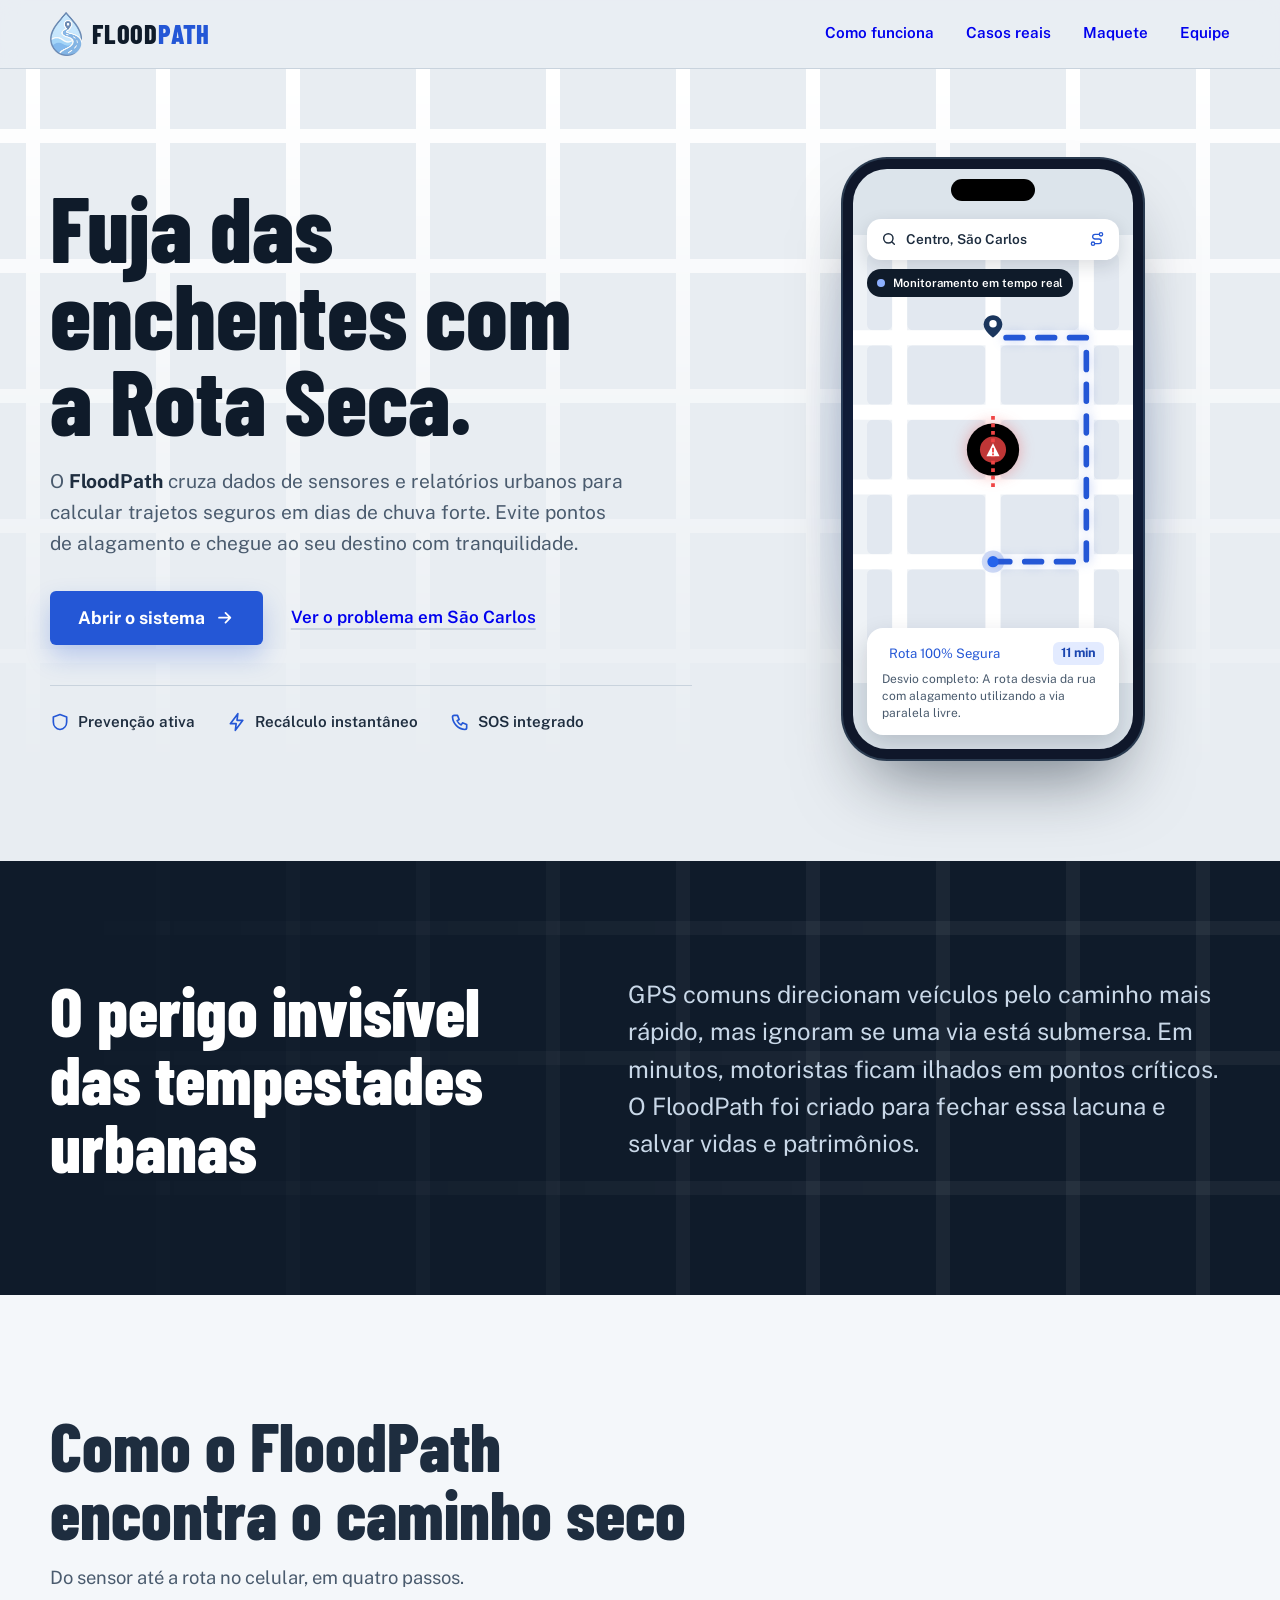
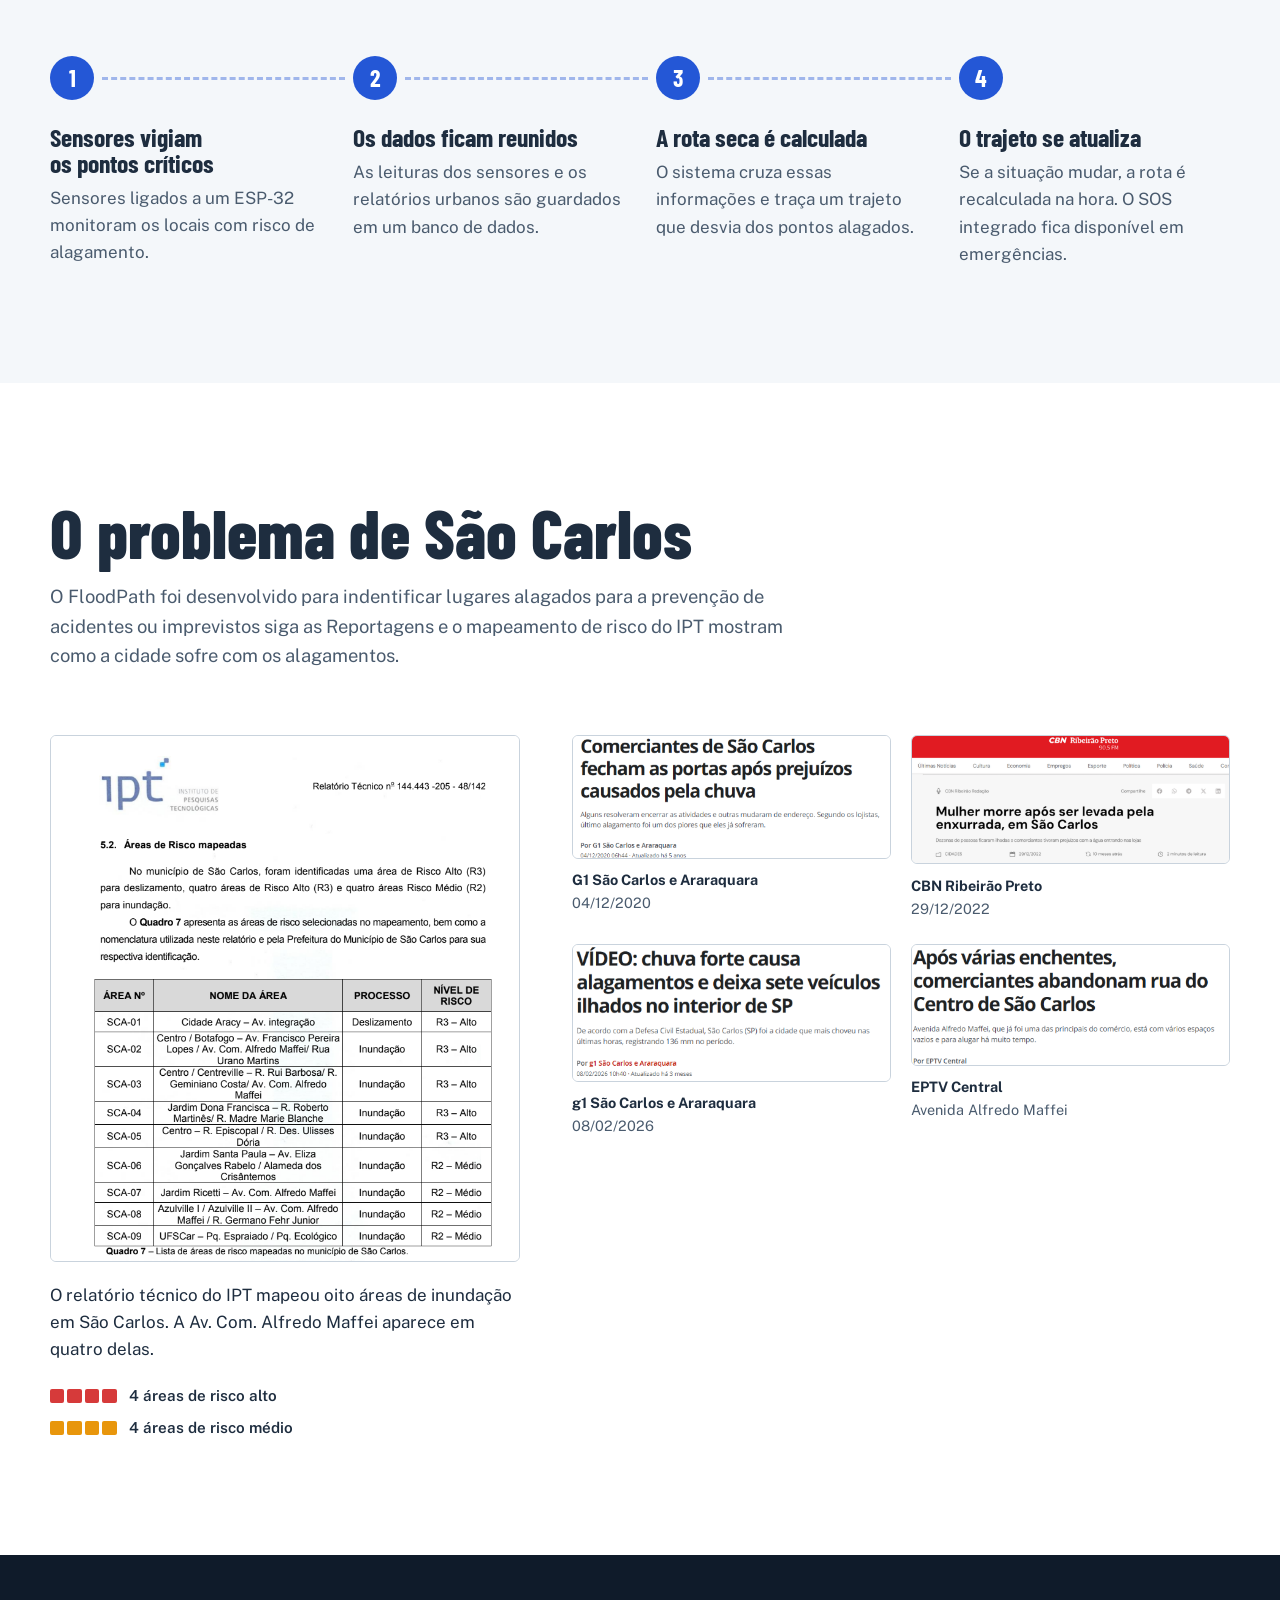
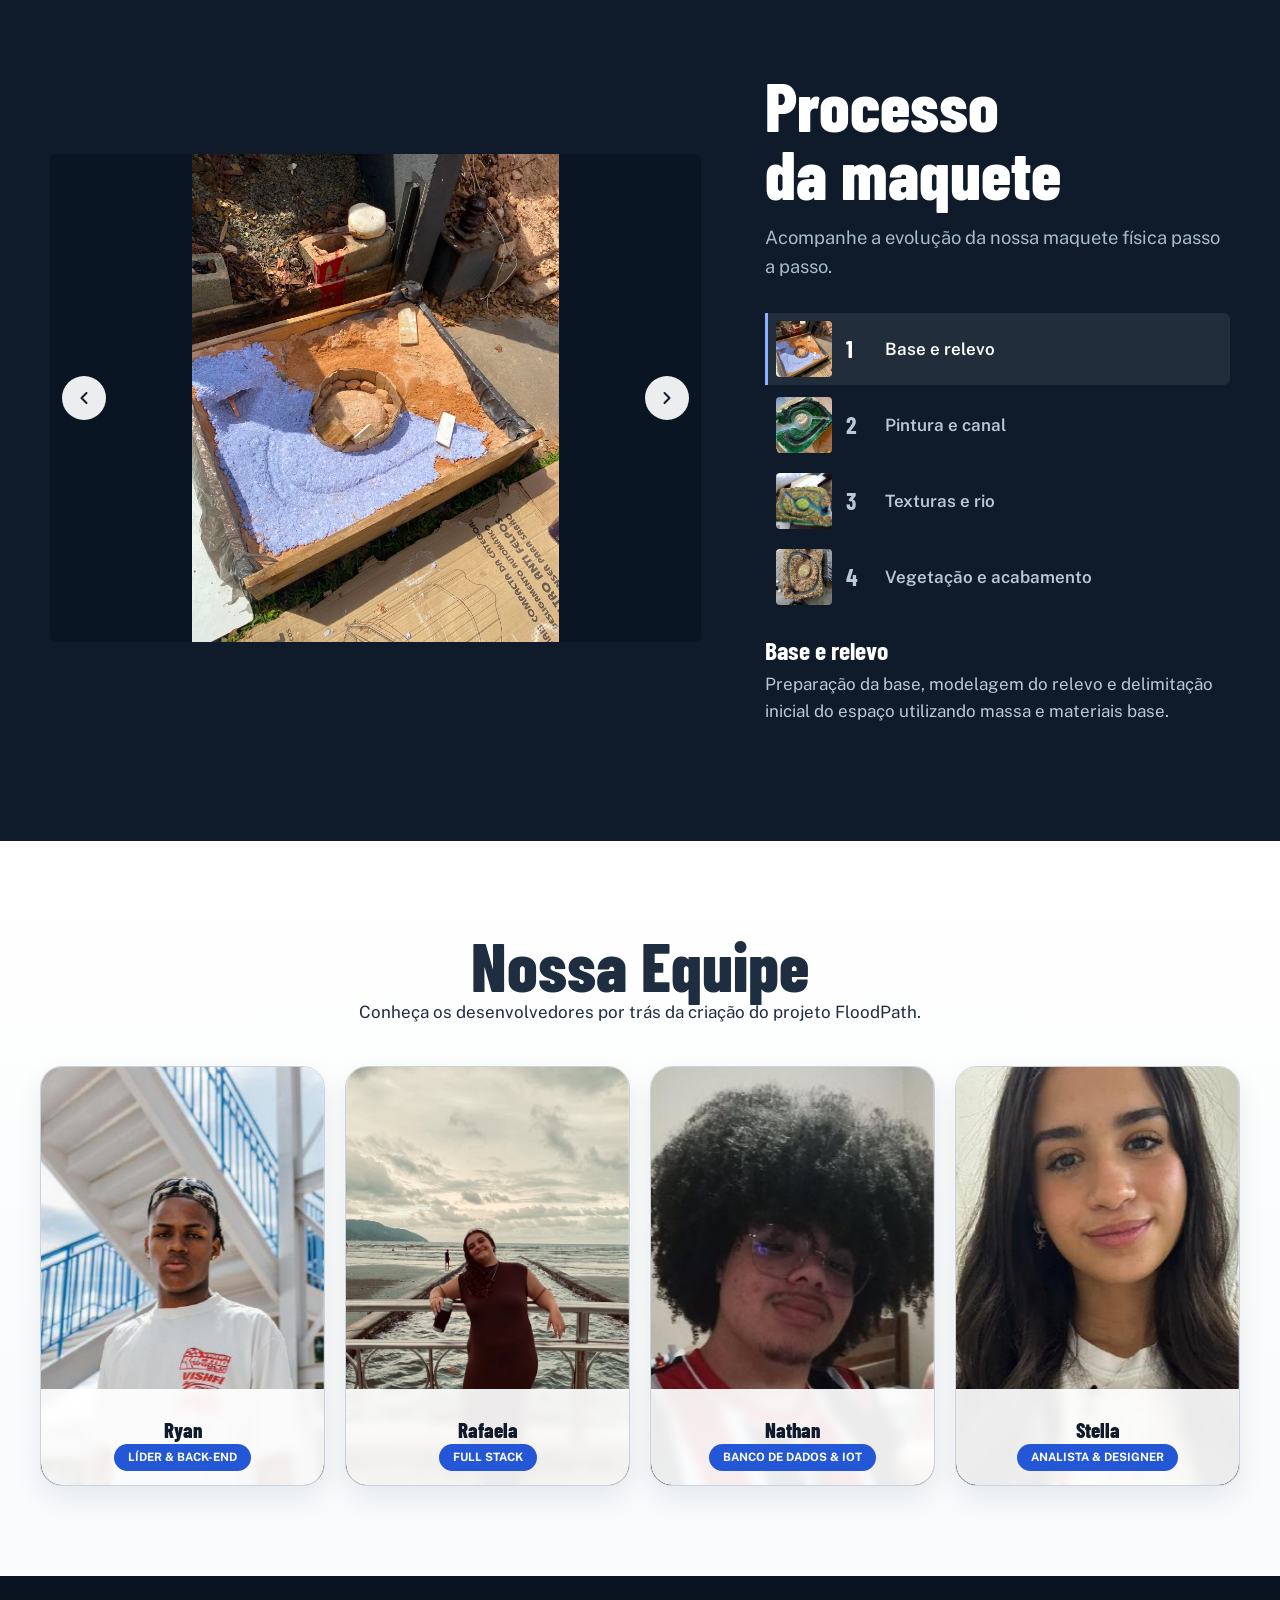
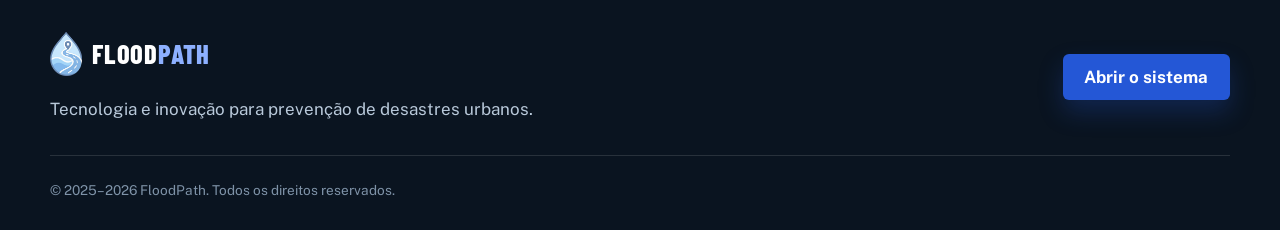
==== commit 9a274018: "Update system link to FloodPathFinal" ====
--- a/LandingPage/index.html
+++ b/LandingPage/index.html
@@ -50,7 +50,7 @@
                         destino com tranquilidade.</p>
                     <div class="hero-acoes">
                         <a class="btn btn-primario btn-grande link-sistema"
-                            href="https://rafaela0011.github.io/FloodPathAtualizadoOutubro/">Abrir o sistema
+                            href="https://rafaela0011.github.io/FloodPathFinal/">Abrir o sistema
                             <svg viewBox="0 0 24 24" fill="none" stroke="currentColor" stroke-width="2.2"
                                 stroke-linecap="round" stroke-linejoin="round" aria-hidden="true">
                                 <path d="M5 12h14M13 6l6 6-6 6" />
@@ -391,7 +391,7 @@
                     <p>Tecnologia e inovação para prevenção de desastres urbanos.</p>
                 </div>
                 <a class="btn btn-primario link-sistema"
-                    href="https://rafaela0011.github.io/FloodPathAtualizadoOutubro/">Abrir o sistema</a>
+                    href="https://rafaela0011.github.io/FloodPathFinal/">Abrir o sistema</a>
             </div>
             <small>© 2025–2026 FloodPath. Todos os direitos reservados.</small>
         </div>
@@ -405,4 +405,4 @@
     <script src="scriptlanding.js"></script>
 </body>
 
-</html>+</html>
--- a/LandingPage/styleslanding.css
+++ b/LandingPage/styleslanding.css
@@ -1104,15 +1104,15 @@
     background: linear-gradient(180deg, #ffffff 0%, #f8fafc 100%);
 }
 
+.section-container {
+    width: min(1200px, 100% - 2.5rem);
+    margin-inline: auto;
+}
+
 .team-section .section-title {
     max-width: 760px;
     margin: 0 auto 2.5rem;
     text-align: center;
-}
-
-.team-section .section-title p {
-    margin: 0.75rem auto 0;
-    max-width: 42rem;
 }
 
 .team-row {
@@ -1444,6 +1444,15 @@
     .equipe-grade {
         grid-template-columns: repeat(2, minmax(0, 1fr))
     }
+
+    .team-row {
+        grid-template-columns: repeat(2, minmax(0, 1fr));
+        gap: 1rem;
+    }
+
+    .team-card {
+        height: clamp(300px, 44vw, 420px);
+    }
 }
 
 @media (max-width:760px) {
@@ -1455,8 +1464,22 @@
 @media (max-width:520px) {
 
     .recortes,
-    .equipe-grade {
+    .equipe-grade,
+    .team-row {
         grid-template-columns: 1fr
+    }
+
+    .team-card {
+        height: clamp(280px, 76vw, 360px);
+    }
+
+    .team-photo img {
+        object-position: center top;
+    }
+
+    .team-info {
+        min-height: 88px;
+        height: 88px;
     }
 
     .membro img {
